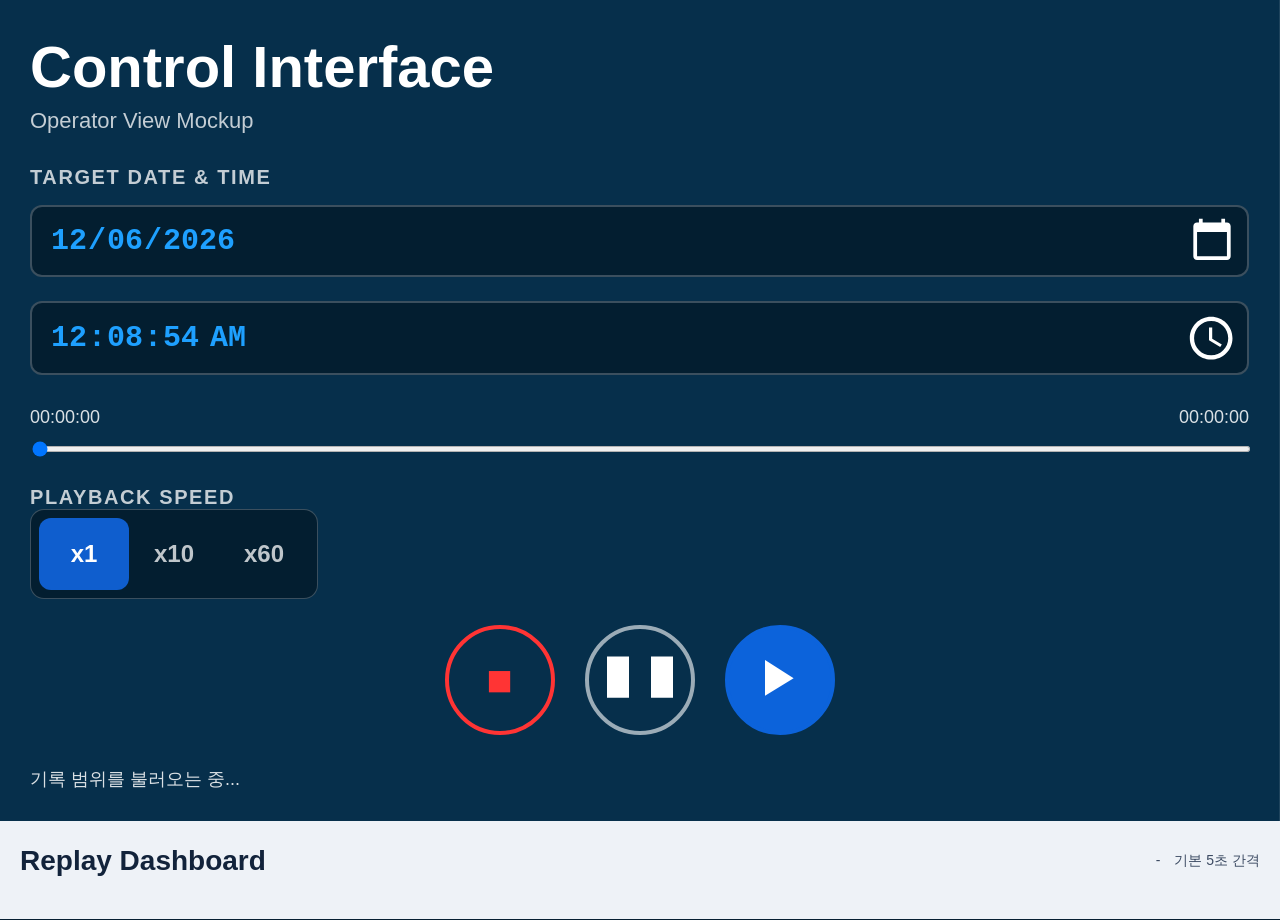
==== templates/emulator.html @ 40ea6fb4 "initial commit" ====
<!doctype html>
<html lang="ko">
<head>
  <meta charset="utf-8"/>
  <meta name="viewport" content="width=device-width, initial-scale=1"/>
  <title>Control Interface Emulator</title>
  <link rel="stylesheet" href="/static/style.css"/>
  <link rel="stylesheet" href="/static/emulator.css"/>
  <script>
    window.REPLAY_STEP_SEC = {{ replay_step_sec | tojson }};
  </script>
</head>
<body class="emulator-body">
  <div class="emulator-shell">
    <section class="control-panel">
      <div class="control-head">
        <div>
          <h1>Control Interface</h1>
          <p>Operator View Mockup</p>
        </div>
      </div>

      <div class="control-block">
        <div class="label">TARGET DATE &amp; TIME</div>
        <div class="datetime-box">
          <input id="targetDate" type="date" />
          <div class="divider"></div>
          <input id="targetTime" type="time" step="1" />
        </div>
      </div>

      <div class="control-block">
        <div class="timeline-meta">
          <span id="rangeStart">00:00:00</span>
          <span id="rangeEnd">00:00:00</span>
        </div>
        <input id="timelineSlider" type="range" min="0" max="0" value="0" step="5" />
      </div>

      <div class="bottom-controls">
        <div class="speed-panel">
          <div class="label">PLAYBACK SPEED</div>
          <div class="speed-group" id="speedGroup">
            <button type="button" data-speed="1" class="speed-btn active">x1</button>
            <button type="button" data-speed="10" class="speed-btn">x10</button>
            <button type="button" data-speed="60" class="speed-btn">x60</button>
          </div>
        </div>

        <div class="transport-group">
          <button type="button" class="transport stop" id="stopBtn">■</button>
          <button type="button" class="transport pause" id="pauseBtn">❚❚</button>
          <button type="button" class="transport play" id="playBtn">▶</button>
        </div>
      </div>

      <div class="status-line" id="emulatorStatus">기록 범위를 불러오는 중...</div>
    </section>

    <section class="dashboard-panel">
      <div class="dashboard-topbar">
        <div class="dashboard-title">Replay Dashboard</div>
        <div class="dashboard-meta">
          <span id="currentTimestamp">-</span>
          <span id="readInterval">기본 5초 간격</span>
        </div>
      </div>
      <div class="grid replay-grid" id="replayGrid"></div>
    </section>
  </div>

  <script src="/static/emulator.js"></script>
</body>
</html>
---- static/style.css ----
:root {
    --circle-vw: 6vw;
    --big-vw: 1.6vw;
    --mid-vw: 1vw;
    --bg: #eee;
    --panel: #f7f7f7;
    --line: #8a8a8a;
}

* { box-sizing: border-box; }
html, body { margin: 0; height: 100vh; }
body {
    font-family: Arial, sans-serif;
    background: var(--bg);
}

.app {
    position: relative;
    height: 100%;
    display: grid;
    grid-template-rows: 3.5vw 1fr;
}

.navbar {
    display: flex;
    align-items: center;
    justify-content: space-between;
    padding: 1.2vh 1.2vw;
    background: #e6e6e6;
    border-bottom: 2px solid #222;
}

.title {
    font-size: 1.8vw;
    font-weight: 900;
}

.btns {
    display: flex;
    gap: 0.6vw;
}

.btn {
    padding: 0.8vh 1.1vw;
    border: 1px solid #333;
    border-radius: 999px;
    background: #f4f4f4;
    font-weight: 700;
    font-size: 0.75vw;
    white-space: nowrap;
}

.main {
    overflow: auto;
    padding: 2vh 1.6vw;
    display: flex;
    flex-direction: column;
    min-height: 0;
}

.muted {
    color: #666;
    font-size: 0.75vw;
    margin: 0 0 1vh;
}

.grid {
    flex: 1;
    min-height: 0;
    display: grid;
    grid-template-columns: repeat(5, minmax(0, 1fr));
    gap: 1.2vw 2vh;
}

.card {
    display: flex;
    flex-direction: column;
    height: 100%;
    background: var(--panel);
    border: 1px solid var(--line);
}

.card .head {
    text-align: center;
    padding: 0.9vh 0;
    font-size: 1.1vw;
    font-weight: 800;
    border-bottom: 1px solid var(--line);
    background: #f2f2f2;
    color: #111;
}

.card .body {
    flex: 1;
    min-height: 0;
    display: flex;
    flex-direction: column;
    justify-content: center;
    gap: 1vh;
    padding: 1vw;
    color: #111;
}

.toprow {
    display: flex;
    align-items: center;
    justify-content: center;
    gap: 1vw;
    padding: 1vh 0;
}

.circle {
    width: var(--circle-vw);
    height: var(--circle-vw);
    border-radius: 999px;
    display: flex;
    align-items: center;
    justify-content: center;

    color: #fff;
    font-weight: 900;
    font-size: 1.1vw;
    letter-spacing: 0.3px;
}

.side {
    width: clamp(140px, 5.6vw, 210px);
    display: flex;
    flex-direction: column;
    align-items: center;
}

.sideitem {
    width: 100%;
    text-align: center;
}

.k {
    font-size: 0.8vw;
    color: #444;
    font-weight: 700;
}

.v {
    font-size: var(--big-vw);
    font-weight: 900;
    margin-top: 0.35vw;
    margin-left: 1vw;
    white-space: nowrap;
    line-height: 1.05;
    color: #111;
}

.unit {
    font-size: 0.7vw;
    font-weight: 800;
}

.sdiv {
    display: inline;
    width: 1.6vw;
    height: 4px;
    background: #bdbdbd;
    border-radius: 6px;
    margin: 0.8vw;
}

.stats {
    margin: 1vw;
    display: grid;
    grid-template-columns: 1fr 1fr;
}

.cell {
    padding: 0.8vw;
    text-align: center;
}

.cell:nth-child(odd) {
    border-right: 2px solid #bdbdbd;
}

.cell:nth-child(1),
.cell:nth-child(2) {
    border-bottom: 2px solid #bdbdbd;
}

.smallv {
    font-size: 0.85vw;
    font-weight: 900;
    margin-top: clamp(4px, 0.35vw, 8px);
    color: #111;
}

.side-launcher {
    position: fixed;
    top: 50%;
    right: 0;
    transform: translateY(-50%);
    width: 52px;
    height: 176px;
    padding: 10px 0;
    border: 1px solid #424a6b;
    border-right: 0;
    border-radius: 14px 0 0 14px;
    background: #2c334c;
    color: #f5f7ff;
    display: flex;
    flex-direction: column;
    align-items: center;
    justify-content: center;
    gap: 10px;
    cursor: pointer;
    box-shadow: 0 10px 26px rgba(0, 0, 0, 0.2);
    z-index: 200;
}

.side-launcher__chevron {
    font-size: 20px;
    font-weight: 900;
    line-height: 1;
}

.side-launcher__label {
    writing-mode: vertical-rl;
    transform: rotate(180deg);
    font-size: 12px;
    font-weight: 800;
    letter-spacing: 1.5px;
}

.side-launcher:hover {
    background: #364064;
}

@media (max-width: 1600px) {
    .grid { grid-template-columns: repeat(4, minmax(0, 1fr)); }
}

@media (max-width: 1200px) {
    .grid { grid-template-columns: repeat(3, minmax(0, 1fr)); }
}

@media (max-width: 820px) {
    .grid { grid-template-columns: repeat(1, minmax(0, 1fr)); }
    .muted { font-size: 12px; }
    .side-launcher { width: 44px; height: 150px; }
}
---- static/emulator.css ----
:root {
  --control-bg: #062f4b;
  --control-border: rgba(255,255,255,.22);
  --accent: #1ea0ff;
  --text-soft: rgba(255,255,255,.76);
}

*{
  box-sizing:border-box;
}

html,body{
  margin:0;
  min-height:100%;
}

.emulator-body{
  background:#061f32;
  color:#fff;
}

.emulator-shell{
  min-height:100vh;
  display:grid;
  grid-template-columns:minmax(500px,600px) minmax(0,1fr);
}

/* LEFT PANEL */
.control-panel{
  background:var(--control-bg);
  padding:38px 30px 30px;
  display:flex;
  flex-direction:column;
  gap:32px;
  border-right:1px solid rgba(255,255,255,.1);
}

/* 제목 */
.control-head h1{
  margin:0;
  font-size:58px;
  line-height:1;
}

.control-head p{
  margin:12px 0 0;
  color:var(--text-soft);
  font-size:22px;
}

/* 블록 */
.control-block{
  display:flex;
  flex-direction:column;
  gap:16px;
}

/* label */
.label{
  color:var(--text-soft);
  font-size:20px;
  letter-spacing:.08em;
  font-weight:700;
}

/* DATE TIME (두 줄) */
.datetime-box{
  display:flex;
  flex-direction:column;
  gap:12px;
}

.datetime-box input{
  width:100%;
  border:2px solid var(--control-border);
  border-radius:12px;
  background:rgba(0,0,0,.35);
  padding:16px 18px;
  color:var(--accent);
  font-size:30px;
  font-weight:800;
  outline:none;
}

.datetime-box input::-webkit-calendar-picker-indicator{
  filter:invert(1) brightness(2);
  cursor:pointer;
  transform:scale(1.6);
}

/* timeline */
.timeline-meta{
  display:flex;
  justify-content:space-between;
  color:rgba(255,255,255,.85);
  font-size:18px;
}

#timelineSlider{
  width:100%;
  height:6px;
}

/* bottom controls */
.bottom-controls{
  margin-top:auto;
  display:flex;
  flex-direction:column;
  gap:26px;
}

/* speed */
.speed-group{
  display:inline-flex;
  padding:8px;
  border-radius:14px;
  background:rgba(0,0,0,.35);
  border:1px solid var(--control-border);
}

.speed-btn{
  min-width:90px;
  height:72px;
  border:0;
  background:transparent;
  color:rgba(255,255,255,.75);
  font-size:24px;
  font-weight:800;
  border-radius:12px;
  cursor:pointer;
}

.speed-btn.active{
  background:#0f5ece;
  color:#fff;
}

/* transport */
.transport-group{
  display:flex;
  justify-content:center;
  gap:30px;
}

.transport{
  width:110px;
  height:110px;
  border-radius:999px;
  border:4px solid rgba(255,255,255,.6);
  background:transparent;
  color:#fff;
  font-size:44px;
  cursor:pointer;
}

.transport.stop{
  border-color:#ff3434;
  color:#ff3434;
}

.transport.play{
  border-color:#0c63db;
  background:#0c63db;
}

/* 상태 텍스트 */
.status-line{
  min-height:24px;
  color:rgba(255,255,255,.85);
  font-size:18px;
}

/* RIGHT */
.dashboard-panel{
  min-width:0;
  background:#eef2f7;
  padding:24px 20px;
  display:flex;
  flex-direction:column;
  gap:18px;
}

.dashboard-topbar{
  display:flex;
  align-items:center;
  justify-content:space-between;
}

.dashboard-title{
  font-size:28px;
  font-weight:900;
  color:#12233b;
}

.dashboard-meta{
  display:flex;
  gap:14px;
  color:#3b4a62;
  font-size:14px;
}

.replay-grid{
  overflow:auto;
}

/* 작은 화면 대응 */
@media(max-width:1280px){
  .emulator-shell{
    grid-template-columns:1fr;
  }
}
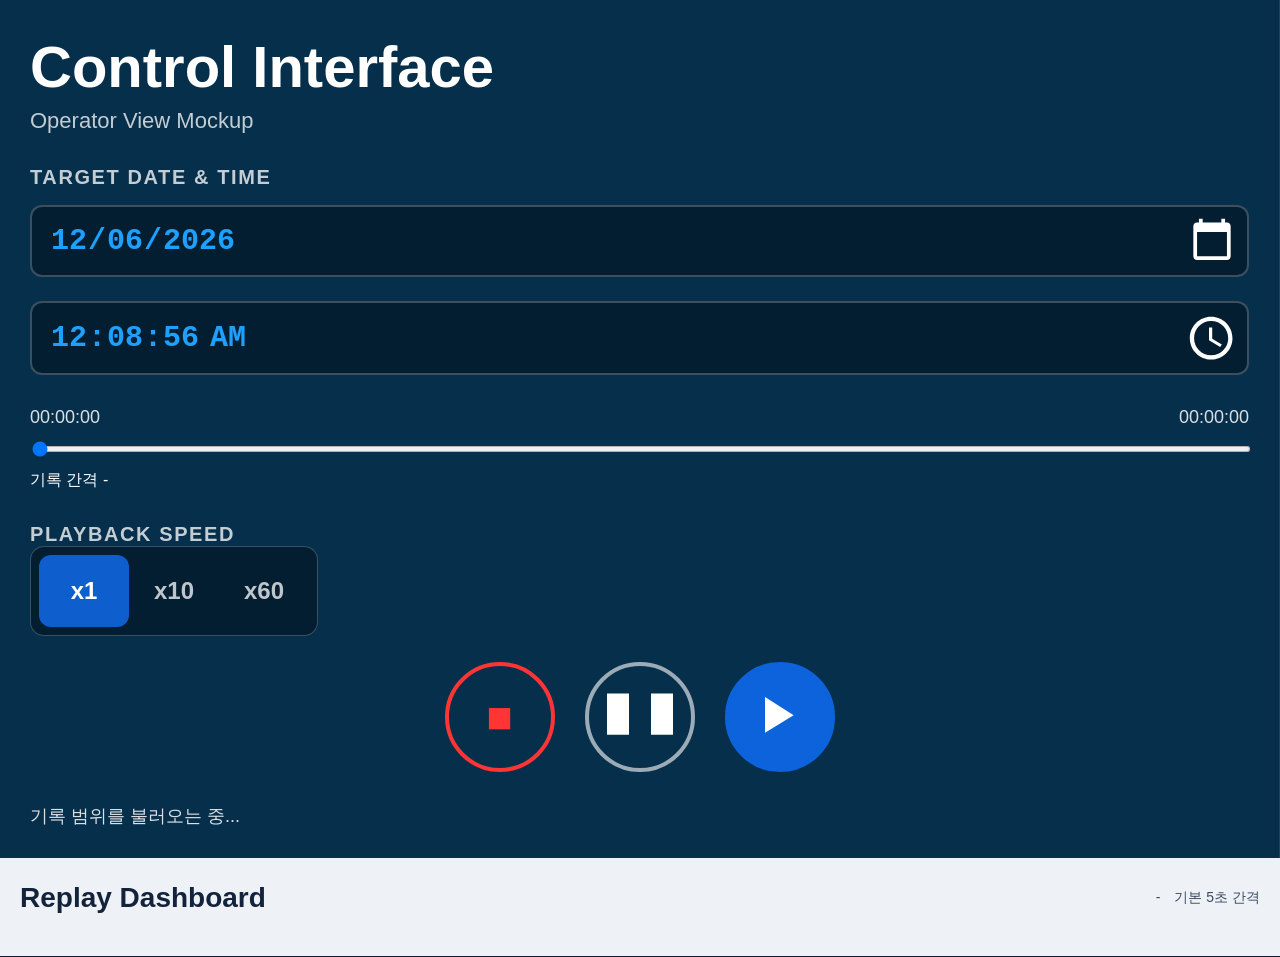
==== commit 06649720: "Change readInterval to fetchInterval in emulator.html" ====
--- a/templates/emulator.html
+++ b/templates/emulator.html
@@ -35,6 +35,7 @@
           <span id="rangeEnd">00:00:00</span>
         </div>
         <input id="timelineSlider" type="range" min="0" max="0" value="0" step="5" />
+        <span id="readInterval">기록 간격 -</span>
       </div>
 
       <div class="bottom-controls">
@@ -62,7 +63,7 @@
         <div class="dashboard-title">Replay Dashboard</div>
         <div class="dashboard-meta">
           <span id="currentTimestamp">-</span>
-          <span id="readInterval">기본 5초 간격</span>
+          <span id="fetchInterval">기본 5초 간격</span>
         </div>
       </div>
       <div class="grid replay-grid" id="replayGrid"></div>
